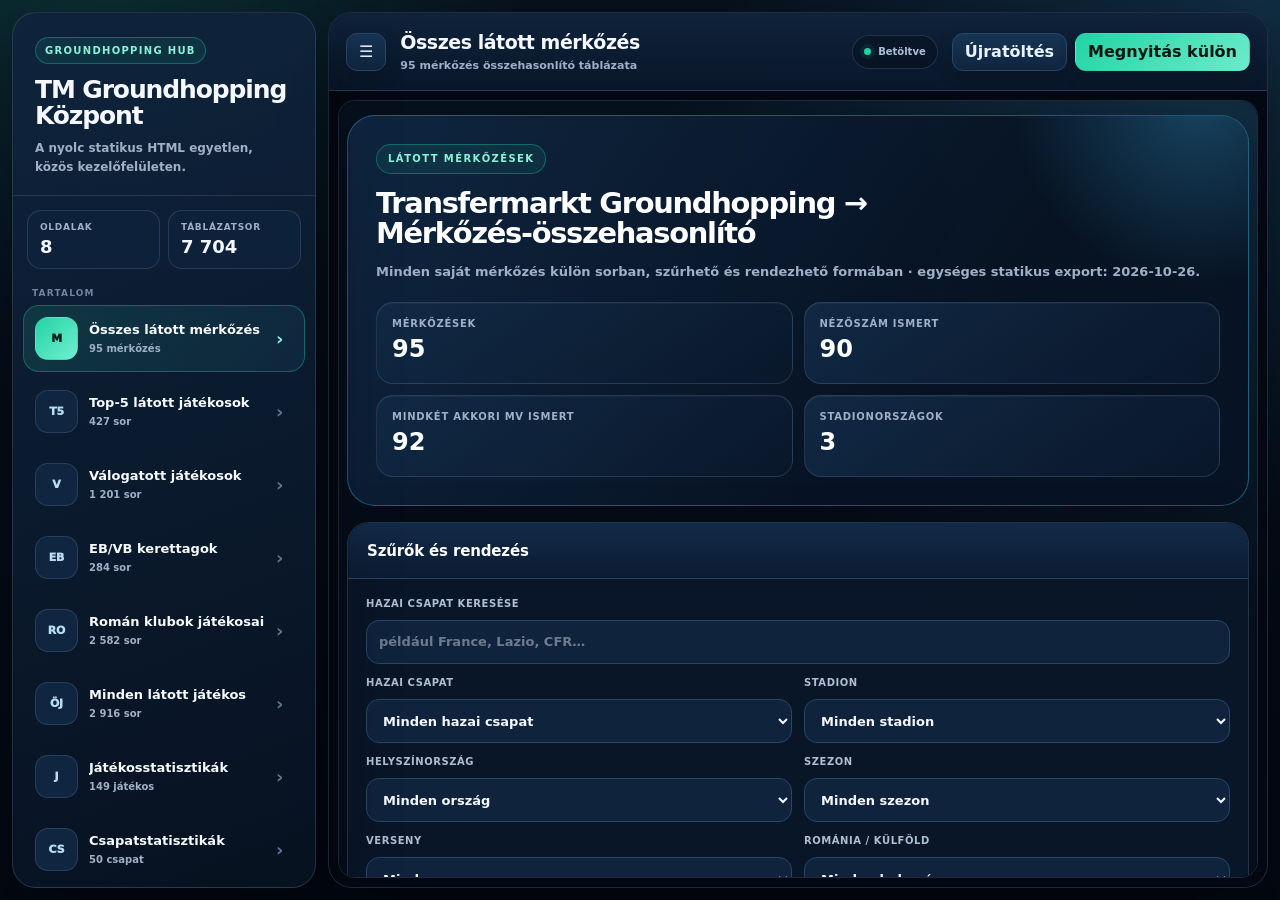
==== index.html @ 4664a80c "feat: update player and match statistics in HTML overview" ====
<!doctype html>
<html lang="hu">
<head>
  <meta charset="utf-8">
  <meta name="viewport" content="width=device-width,initial-scale=1,viewport-fit=cover">
  <meta name="color-scheme" content="dark">
  <title>TM Groundhopping Központ</title>
  <style>
    :root{
      --bg:#030812;
      --panel:#0a172a;
      --panel-2:#10233d;
      --line:rgba(148,177,214,.18);
      --line-strong:rgba(67,197,255,.38);
      --text:#f5f8ff;
      --muted:#9fb0c7;
      --accent:#23d3a5;
      --accent-2:#43c5ff;
      --shadow:0 24px 80px rgba(0,0,0,.42);
      --sidebar:304px;
    }
    *{box-sizing:border-box}
    html,body{height:100%;margin:0}
    body{
      overflow:hidden;
      color:var(--text);
      background:
        radial-gradient(circle at 8% -10%,rgba(35,211,165,.18),transparent 28rem),
        radial-gradient(circle at 98% 0,rgba(67,197,255,.16),transparent 34rem),
        linear-gradient(180deg,#07111f,var(--bg));
      font-family:Inter,ui-sans-serif,system-ui,-apple-system,"Segoe UI",sans-serif;
      font-weight:620;
    }
    button,a{font:inherit}
    button{color:inherit}
    .app{
      display:grid;
      grid-template-columns:var(--sidebar) minmax(0,1fr);
      height:100%;
      padding:12px;
      gap:12px;
    }
    .sidebar{
      position:relative;
      z-index:20;
      display:flex;
      min-height:0;
      flex-direction:column;
      overflow:hidden;
      border:1px solid var(--line);
      border-radius:24px;
      background:linear-gradient(160deg,rgba(15,36,61,.97),rgba(7,18,33,.97));
      box-shadow:var(--shadow);
    }
    .brand{
      padding:24px 22px 19px;
      border-bottom:1px solid var(--line);
    }
    .eyebrow{
      display:inline-flex;
      align-items:center;
      min-height:27px;
      padding:0 9px;
      margin-bottom:13px;
      border:1px solid rgba(35,211,165,.34);
      border-radius:999px;
      color:#8cf2d7;
      background:rgba(35,211,165,.09);
      font-size:10px;
      font-weight:900;
      letter-spacing:.13em;
      text-transform:uppercase;
    }
    .brand h1{margin:0;font-size:25px;line-height:1.02;letter-spacing:-.045em}
    .brand p{margin:11px 0 0;color:var(--muted);font-size:12px;line-height:1.55}
    .summary{
      display:grid;
      grid-template-columns:1fr 1fr;
      gap:8px;
      padding:14px 14px 6px;
    }
    .summary-card{
      padding:11px 12px;
      border:1px solid var(--line);
      border-radius:14px;
      background:rgba(16,35,61,.72);
    }
    .summary-card span{display:block;color:var(--muted);font-size:9px;font-weight:850;letter-spacing:.08em;text-transform:uppercase}
    .summary-card strong{display:block;margin-top:4px;font-size:18px;font-variant-numeric:tabular-nums}
    .nav-label{padding:13px 19px 7px;color:#71859f;font-size:9px;font-weight:900;letter-spacing:.13em;text-transform:uppercase}
    .page-nav{
      display:grid;
      gap:6px;
      min-height:0;
      padding:0 10px 14px;
      overflow:auto;
      scrollbar-width:thin;
      scrollbar-color:rgba(67,197,255,.45) transparent;
    }
    .nav-item{
      display:grid;
      grid-template-columns:43px minmax(0,1fr) 17px;
      align-items:center;
      gap:11px;
      width:100%;
      min-height:67px;
      padding:9px 11px;
      border:1px solid transparent;
      border-radius:16px;
      text-align:left;
      cursor:pointer;
      background:transparent;
      transition:transform .16s ease,border-color .16s ease,background .16s ease;
    }
    .nav-item:hover{transform:translateX(2px);border-color:var(--line);background:rgba(67,197,255,.055)}
    .nav-item.active{border-color:rgba(35,211,165,.34);background:linear-gradient(120deg,rgba(35,211,165,.14),rgba(67,197,255,.07))}
    .nav-icon{
      display:grid;
      width:43px;
      height:43px;
      place-items:center;
      border:1px solid var(--line);
      border-radius:13px;
      color:#b9ddf0;
      background:#102640;
      font-size:11px;
      font-weight:950;
      letter-spacing:-.02em;
    }
    .nav-item.active .nav-icon{color:#061b15;border-color:transparent;background:linear-gradient(135deg,var(--accent),#70efd0)}
    .nav-copy{min-width:0}
    .nav-copy strong{display:block;overflow:hidden;color:#f7fbff;font-size:13px;line-height:1.25;text-overflow:ellipsis;white-space:nowrap}
    .nav-copy span{display:block;margin-top:4px;color:var(--muted);font-size:10px;line-height:1.3}
    .nav-arrow{color:#5d7693;font-size:18px}
    .nav-item.active .nav-arrow{color:#8cf2d7}
    .sidebar-note{
      margin-top:auto;
      padding:14px 18px 17px;
      border-top:1px solid var(--line);
      color:#7f93ac;
      font-size:10px;
      line-height:1.5;
    }
    .workspace{
      display:grid;
      grid-template-rows:auto minmax(0,1fr);
      min-width:0;
      min-height:0;
      overflow:hidden;
      border:1px solid var(--line);
      border-radius:24px;
      background:rgba(6,15,28,.88);
      box-shadow:var(--shadow);
    }
    .toolbar{
      display:flex;
      align-items:center;
      gap:14px;
      min-height:78px;
      padding:13px 17px;
      border-bottom:1px solid var(--line);
      background:linear-gradient(180deg,rgba(16,35,61,.96),rgba(9,23,41,.94));
    }
    .menu-button{display:none}
    .page-heading{min-width:0;margin-right:auto}
    .page-heading h2{overflow:hidden;margin:0;font-size:19px;line-height:1.2;letter-spacing:-.025em;text-overflow:ellipsis;white-space:nowrap}
    .page-heading p{overflow:hidden;margin:5px 0 0;color:var(--muted);font-size:11px;text-overflow:ellipsis;white-space:nowrap}
    .status{
      display:inline-flex;
      align-items:center;
      gap:7px;
      min-height:34px;
      padding:0 11px;
      border:1px solid var(--line);
      border-radius:999px;
      color:#adc0d7;
      background:rgba(7,17,31,.6);
      font-size:10px;
      font-weight:850;
      white-space:nowrap;
    }
    .status-dot{width:7px;height:7px;border-radius:50%;background:#f6c75b;box-shadow:0 0 0 4px rgba(246,199,91,.09)}
    .status.ready .status-dot{background:var(--accent);box-shadow:0 0 0 4px rgba(35,211,165,.09)}
    .actions{display:flex;gap:8px}
    .action,.menu-button{
      display:inline-flex;
      align-items:center;
      justify-content:center;
      min-height:38px;
      padding:0 12px;
      border:1px solid #294664;
      border-radius:11px;
      color:#e8f4ff;
      text-decoration:none;
      cursor:pointer;
      background:linear-gradient(180deg,#173454,#10253f);
      box-shadow:0 7px 18px rgba(0,0,0,.16);
    }
    .action:hover,.menu-button:hover{border-color:rgba(67,197,255,.65)}
    .action.primary{color:#041811;border-color:transparent;background:linear-gradient(135deg,var(--accent),#6cebc9)}
    .stage{position:relative;min-width:0;min-height:0;padding:9px;background:#030812}
    .frame-stack{position:relative;width:100%;height:100%;overflow:hidden;border:1px solid var(--line);border-radius:17px;background:#050b16}
    .page-frame{display:none;width:100%;height:100%;border:0;background:#050b16}
    .page-frame.active{display:block}
    .loader{
      position:absolute;
      z-index:5;
      inset:0;
      display:grid;
      place-items:center;
      pointer-events:none;
      background:rgba(3,8,18,.78);
      transition:opacity .2s ease,visibility .2s ease;
    }
    .loader.hidden{opacity:0;visibility:hidden}
    .loader-box{text-align:center;color:var(--muted);font-size:11px;font-weight:800}
    .spinner{
      width:34px;
      height:34px;
      margin:0 auto 11px;
      border:3px solid rgba(67,197,255,.16);
      border-top-color:var(--accent);
      border-radius:50%;
      animation:spin .8s linear infinite;
    }
    .overlay{display:none}
    @keyframes spin{to{transform:rotate(360deg)}}
    @media (max-width:900px){
      .app{grid-template-columns:1fr;padding:7px}
      .sidebar{
        position:fixed;
        inset:7px auto 7px 7px;
        width:min(315px,calc(100vw - 30px));
        transform:translateX(calc(-100% - 18px));
        transition:transform .22s ease;
      }
      body.menu-open .sidebar{transform:translateX(0)}
      .overlay{position:fixed;z-index:15;inset:0;display:block;pointer-events:none;background:rgba(0,0,0,0);transition:background .22s ease}
      body.menu-open .overlay{pointer-events:auto;background:rgba(0,0,0,.58)}
      .menu-button{display:inline-flex;width:40px;padding:0;font-size:18px}
      .workspace{border-radius:20px}
      .toolbar{min-height:70px;padding:10px}
      .status{display:none}
      .action{min-height:37px;padding:0 10px;font-size:11px}
      .action.secondary{display:none}
      .stage{padding:6px}
      .frame-stack{border-radius:14px}
    }
    @supports (height:100dvh){
      .app{height:100dvh}
    }
    @media (max-width:560px){
      .app{padding:4px}
      .workspace{border-radius:16px}
      .toolbar{min-height:64px;gap:8px;padding:8px}
      .page-heading h2{font-size:15px}
      .page-heading p{display:none}
      .action{min-height:40px;padding:0 10px}
      .open-long{display:none}
      .open-short{display:inline}
      .stage{padding:4px}
      .frame-stack{border-radius:12px}
    }
    @media (min-width:561px){
      .open-short{display:none}
    }
    @media (max-width:360px){
      .page-heading h2{font-size:13px}
      .action{padding:0 8px;font-size:10px}
    }
    @media (max-height:670px){
      .brand{padding:16px 18px 13px}
      .brand p{display:none}
      .summary{padding-top:9px}
      .nav-item{min-height:58px}
      .sidebar-note{display:none}
    }

    /* Mobile shell polish */
    @media (max-width:900px){
      body{background:#030812}
      .app{
        gap:0;
        padding:
          max(5px,env(safe-area-inset-top))
          max(5px,env(safe-area-inset-right))
          max(5px,env(safe-area-inset-bottom))
          max(5px,env(safe-area-inset-left));
      }
      .workspace{
        border-color:rgba(148,177,214,.14);
        background:#050d19;
        box-shadow:0 16px 44px rgba(0,0,0,.32);
      }
      .toolbar{
        position:relative;
        z-index:10;
        gap:10px;
        min-height:66px;
        padding:9px 10px;
        background:linear-gradient(180deg,rgba(16,36,62,.99),rgba(8,22,40,.98));
        box-shadow:0 8px 28px rgba(0,0,0,.22);
      }
      .menu-button{
        flex:0 0 44px;
        width:44px;
        min-height:44px;
        border-radius:14px;
        font-size:19px;
      }
      .page-heading h2{font-size:16px;letter-spacing:-.015em}
      .action.primary{
        min-height:42px;
        border-radius:13px;
        box-shadow:0 8px 20px rgba(0,0,0,.2);
      }
      .stage{padding:2px;background:#030812}
      .frame-stack{border-color:rgba(148,177,214,.12);border-radius:12px}
      .sidebar{
        inset:
          max(7px,env(safe-area-inset-top))
          auto
          max(7px,env(safe-area-inset-bottom))
          max(7px,env(safe-area-inset-left));
        width:min(326px,calc(100vw - 28px));
        border-radius:22px;
        box-shadow:0 26px 80px rgba(0,0,0,.58);
      }
      .overlay{
        backdrop-filter:none;
        -webkit-backdrop-filter:none;
      }
      body.menu-open .overlay{
        backdrop-filter:blur(2px);
        -webkit-backdrop-filter:blur(2px);
      }
      .nav-item{min-height:64px;border-radius:15px}
      .nav-copy strong{font-size:13px;white-space:normal}
    }

    @media (max-width:560px){
      .app{padding:0}
      .workspace{border:0;border-radius:0;box-shadow:none}
      .toolbar{
        min-height:62px;
        padding:
          max(7px,env(safe-area-inset-top))
          max(9px,env(safe-area-inset-right))
          7px
          max(9px,env(safe-area-inset-left));
      }
      .menu-button{flex-basis:42px;width:42px;min-height:42px}
      .page-heading h2{font-size:15px}
      .action.primary{min-height:40px;padding:0 11px}
      .stage{padding:0}
      .frame-stack{border:0;border-radius:0}
    }
  </style>
</head>
<body>
  <div class="app">
    <aside class="sidebar" id="sidebar" aria-label="Oldalválasztó">
      <div class="brand">
        <div class="eyebrow">Groundhopping hub</div>
        <h1>TM Groundhopping Központ</h1>
        <p>A nyolc statikus HTML egyetlen, közös kezelőfelületen.</p>
      </div>
      <div class="summary">
        <div class="summary-card"><span>Oldalak</span><strong>8</strong></div>
        <div class="summary-card"><span>Táblázatsor</span><strong>7 704</strong></div>
      </div>
      <div class="nav-label">Tartalom</div>
      <nav class="page-nav" id="pageNav"></nav>
    </aside>

    <div class="overlay" id="overlay" aria-hidden="true"></div>

    <main class="workspace">
      <header class="toolbar">
        <button class="menu-button" id="menuButton" type="button" aria-label="Oldalválasztó megnyitása">☰</button>
        <div class="page-heading">
          <h2 id="activeTitle">Összes látott mérkőzés</h2>
          <p id="activeDescription">91 mérkőzés összehasonlító táblázata</p>
        </div>
        <div class="status" id="loadStatus"><span class="status-dot"></span><span id="statusText">Betöltés…</span></div>
        <div class="actions">
          <button class="action secondary" id="reloadButton" type="button">Újratöltés</button>
          <a class="action primary" id="openOriginal" href="All Seen Matches.html" target="_blank" rel="noopener"><span class="open-long">Megnyitás külön</span><span class="open-short">Külön</span></a>
        </div>
      </header>
      <section class="stage">
        <div class="frame-stack" id="frameStack">
          <div class="loader" id="loader"><div class="loader-box"><div class="spinner"></div><span>Oldal betöltése…</span></div></div>
        </div>
      </section>
    </main>
  </div>

  <script>
    (() => {
      const pages = [
        { id:'matches', icon:'M', title:'Összes látott mérkőzés', description:'95 mérkőzés összehasonlító táblázata', meta:'95 mérkőzés', file:'All Seen Matches.html' },
        { id:'top5', icon:'T5', title:'Top-5 látott játékosok', description:'Top-5 ligákban szereplő látott játékosok', meta:'427 sor', file:'TOP 5 players Seen Live.html' },
        { id:'capped', icon:'V', title:'Válogatott játékosok', description:'Élőben látott, válogatott játékosok', meta:'1 201 sor', file:'Capped Players Seen Live.html' },
        { id:'tournaments', icon:'EB', title:'EB/VB kerettagok', description:'Látott Európa- és világbajnoki kerettagok', meta:'284 sor', file:'Euro-WC Players Seen Live.html' },
        { id:'romanian', icon:'RO', title:'Román klubok játékosai', description:'Román klubokban és válogatottként látott játékosok', meta:'2 582 sor', file:'Romanian Club-National Players Seen Live.html' },
        { id:'allplayers', icon:'ÖJ', title:'Minden látott játékos', description:'Az összes csapat pályára lépett játékosai', meta:'2 916 sor', file:'All Players Seen Live.html' },
        { id:'playerstats', icon:'J', title:'Játékosstatisztikák', description:'Gólok, gólpasszok, lapok és látott pályára lépések', meta:'149 játékos', file:'Player Statistics.html' },
        { id:'teamstats', icon:'CS', title:'Csapatstatisztikák', description:'Lőtt és kapott gólok, lapok és büntetők', meta:'50 csapat', file:'Team Statistics.html' }
      ];

      const pageNav = document.getElementById('pageNav');
      const frameStack = document.getElementById('frameStack');
      const loader = document.getElementById('loader');
      const loadStatus = document.getElementById('loadStatus');
      const statusText = document.getElementById('statusText');
      const activeTitle = document.getElementById('activeTitle');
      const activeDescription = document.getElementById('activeDescription');
      const openOriginal = document.getElementById('openOriginal');
      const reloadButton = document.getElementById('reloadButton');
      const menuButton = document.getElementById('menuButton');
      const overlay = document.getElementById('overlay');
      const frames = new Map();
      const heavyPageIds = new Set(['capped', 'romanian', 'allplayers', 'playerstats', 'teamstats']);
      let activeId = '';

      const safeStore = (value) => {
        try { localStorage.setItem('tmgh-hub-active-page', value); } catch (_) {}
      };

      const storedPage = () => {
        try { return localStorage.getItem('tmgh-hub-active-page'); } catch (_) { return null; }
      };

      const closeMenu = () => document.body.classList.remove('menu-open');

      const setLoading = (loading) => {
        loader.classList.toggle('hidden', !loading);
        loadStatus.classList.toggle('ready', !loading);
        statusText.textContent = loading ? 'Betöltés…' : 'Betöltve';
      };

      const ensureFrame = (page) => {
        if (frames.has(page.id)) return frames.get(page.id);
        const frame = document.createElement('iframe');
        frame.className = 'page-frame';
        frame.title = page.title;
        frame.loading = 'eager';
        frame.src = page.file;
        frame.addEventListener('load', () => {
          frame.dataset.loaded = 'true';
          if (activeId === page.id) setLoading(false);
        });
        frameStack.appendChild(frame);
        frames.set(page.id, frame);
        return frame;
      };

      const selectPage = (id, updateHash = true) => {
        const page = pages.find((item) => item.id === id) || pages[0];
        activeId = page.id;
        setLoading(true);
        // A több ezer soros rejtett iframe-eket nem tartjuk feleslegesen memóriában.
        for (const [frameId, frame] of frames) {
          if (frameId === page.id || !heavyPageIds.has(frameId)) continue;
          frame.remove();
          frames.delete(frameId);
        }
        document.querySelectorAll('.nav-item').forEach((button) => {
          const active = button.dataset.page === page.id;
          button.classList.toggle('active', active);
          button.setAttribute('aria-current', active ? 'page' : 'false');
        });
        frames.forEach((frame, frameId) => frame.classList.toggle('active', frameId === page.id));
        const frame = ensureFrame(page);
        frame.classList.add('active');
        activeTitle.textContent = page.title;
        activeDescription.textContent = page.description;
        openOriginal.href = page.file;
        document.title = page.title + ' · TM Groundhopping Központ';
        safeStore(page.id);
        if (updateHash && location.hash !== '#' + page.id) history.replaceState(null, '', '#' + page.id);
        closeMenu();
        if (frame.dataset.loaded === 'true') setLoading(false);
      };

      pages.forEach((page, index) => {
        const button = document.createElement('button');
        button.type = 'button';
        button.className = 'nav-item';
        button.dataset.page = page.id;
        button.innerHTML =
          '<span class="nav-icon">' + page.icon + '</span>' +
          '<span class="nav-copy"><strong>' + page.title + '</strong><span>' + page.meta + '</span></span>' +
          '<span class="nav-arrow">›</span>';
        button.addEventListener('click', () => selectPage(page.id));
        button.title = 'Alt+' + (index + 1) + ' · ' + page.title;
        pageNav.appendChild(button);
      });

      reloadButton.addEventListener('click', () => {
        const page = pages.find((item) => item.id === activeId);
        const frame = frames.get(activeId);
        if (!page || !frame) return;
        setLoading(true);
        frame.src = page.file;
      });

      menuButton.addEventListener('click', () => document.body.classList.toggle('menu-open'));
      overlay.addEventListener('click', closeMenu);

      window.addEventListener('hashchange', () => {
        const id = location.hash.slice(1);
        if (pages.some((page) => page.id === id)) selectPage(id, false);
      });

      window.addEventListener('keydown', (event) => {
        if (event.key === 'Escape') closeMenu();
        if (!event.altKey) return;
        const index = Number(event.key) - 1;
        if (pages[index]) {
          event.preventDefault();
          selectPage(pages[index].id);
        }
      });

      const hashPage = location.hash.slice(1);
      const initialPage = pages.some((page) => page.id === hashPage) ? hashPage : storedPage();
      selectPage(initialPage || pages[0].id, false);
    })();
  </script>
</body>
</html>
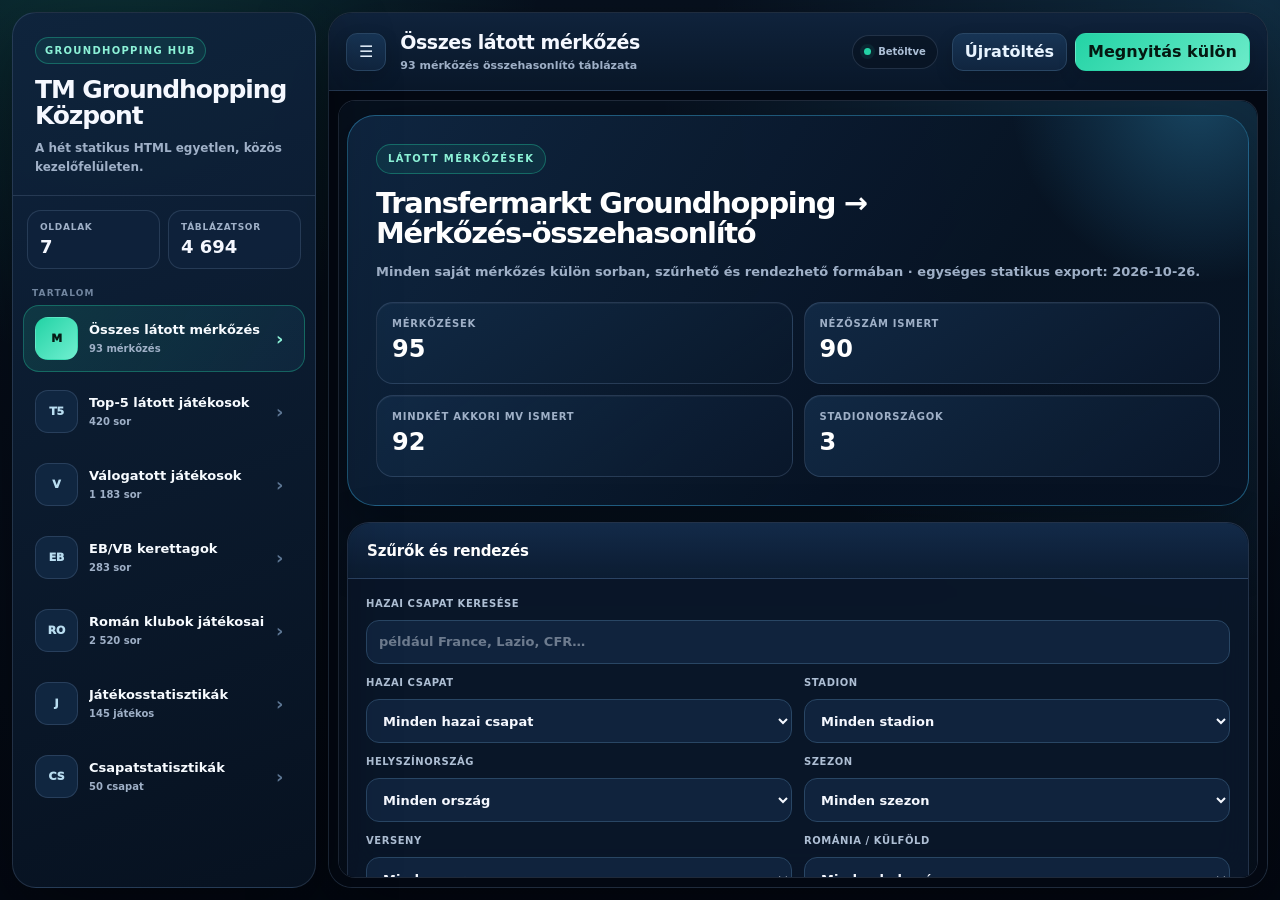
==== commit 07b7c8b2: "fix: update HTML content and market value display logic - Corrected the number of static HTML pages " ====
--- a/index.html
+++ b/index.html
@@ -363,11 +363,11 @@
       <div class="brand">
         <div class="eyebrow">Groundhopping hub</div>
         <h1>TM Groundhopping Központ</h1>
-        <p>A nyolc statikus HTML egyetlen, közös kezelőfelületen.</p>
+        <p>A hét statikus HTML egyetlen, közös kezelőfelületen.</p>
       </div>
       <div class="summary">
-        <div class="summary-card"><span>Oldalak</span><strong>8</strong></div>
-        <div class="summary-card"><span>Táblázatsor</span><strong>7 704</strong></div>
+        <div class="summary-card"><span>Oldalak</span><strong>7</strong></div>
+        <div class="summary-card"><span>Táblázatsor</span><strong>4 694</strong></div>
       </div>
       <div class="nav-label">Tartalom</div>
       <nav class="page-nav" id="pageNav"></nav>
@@ -399,13 +399,12 @@
   <script>
     (() => {
       const pages = [
-        { id:'matches', icon:'M', title:'Összes látott mérkőzés', description:'95 mérkőzés összehasonlító táblázata', meta:'95 mérkőzés', file:'All Seen Matches.html' },
-        { id:'top5', icon:'T5', title:'Top-5 látott játékosok', description:'Top-5 ligákban szereplő látott játékosok', meta:'427 sor', file:'TOP 5 players Seen Live.html' },
-        { id:'capped', icon:'V', title:'Válogatott játékosok', description:'Élőben látott, válogatott játékosok', meta:'1 201 sor', file:'Capped Players Seen Live.html' },
-        { id:'tournaments', icon:'EB', title:'EB/VB kerettagok', description:'Látott Európa- és világbajnoki kerettagok', meta:'284 sor', file:'Euro-WC Players Seen Live.html' },
-        { id:'romanian', icon:'RO', title:'Román klubok játékosai', description:'Román klubokban és válogatottként látott játékosok', meta:'2 582 sor', file:'Romanian Club-National Players Seen Live.html' },
-        { id:'allplayers', icon:'ÖJ', title:'Minden látott játékos', description:'Az összes csapat pályára lépett játékosai', meta:'2 916 sor', file:'All Players Seen Live.html' },
-        { id:'playerstats', icon:'J', title:'Játékosstatisztikák', description:'Gólok, gólpasszok, lapok és látott pályára lépések', meta:'149 játékos', file:'Player Statistics.html' },
+        { id:'matches', icon:'M', title:'Összes látott mérkőzés', description:'93 mérkőzés összehasonlító táblázata', meta:'93 mérkőzés', file:'All Seen Matches.html' },
+        { id:'top5', icon:'T5', title:'Top-5 látott játékosok', description:'Top-5 ligákban szereplő látott játékosok', meta:'420 sor', file:'TOP 5 players Seen Live.html' },
+        { id:'capped', icon:'V', title:'Válogatott játékosok', description:'Élőben látott, válogatott játékosok', meta:'1 183 sor', file:'Capped Players Seen Live.html' },
+        { id:'tournaments', icon:'EB', title:'EB/VB kerettagok', description:'Látott Európa- és világbajnoki kerettagok', meta:'283 sor', file:'Euro-WC Players Seen Live.html' },
+        { id:'romanian', icon:'RO', title:'Román klubok játékosai', description:'Román klubokban és válogatottként látott játékosok', meta:'2 520 sor', file:'Romanian Club-National Players Seen Live.html' },
+        { id:'playerstats', icon:'J', title:'Játékosstatisztikák', description:'Gólok, gólpasszok, lapok és látott pályára lépések', meta:'145 játékos', file:'Player Statistics.html' },
         { id:'teamstats', icon:'CS', title:'Csapatstatisztikák', description:'Lőtt és kapott gólok, lapok és büntetők', meta:'50 csapat', file:'Team Statistics.html' }
       ];
 
@@ -421,7 +420,7 @@
       const menuButton = document.getElementById('menuButton');
       const overlay = document.getElementById('overlay');
       const frames = new Map();
-      const heavyPageIds = new Set(['capped', 'romanian', 'allplayers', 'playerstats', 'teamstats']);
+      const heavyPageIds = new Set(['capped', 'romanian', 'playerstats', 'teamstats']);
       let activeId = '';
 
       const safeStore = (value) => {
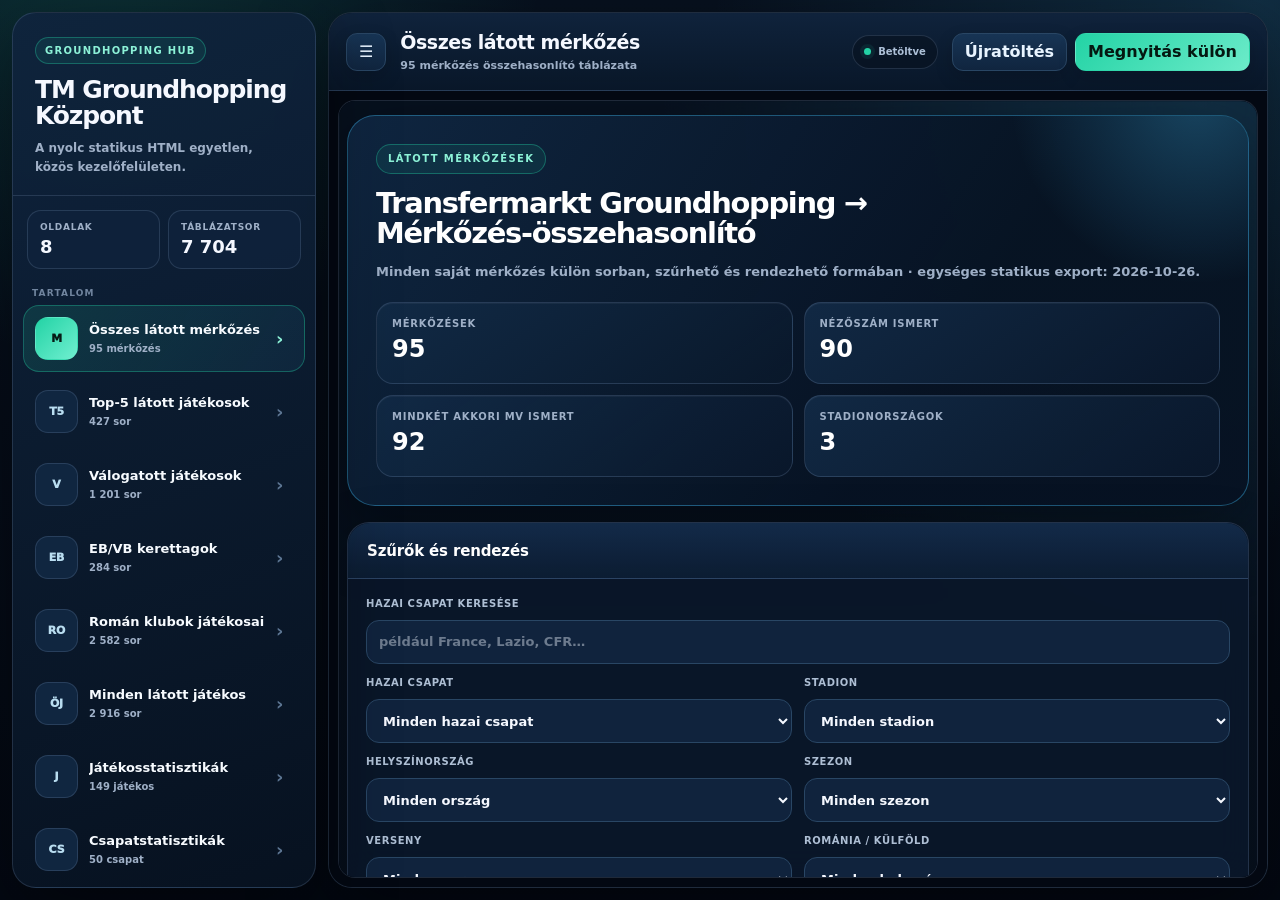
==== commit 67e969fc: "feat: add navigation check and update statistics in hub and related files" ====
--- a/index.html
+++ b/index.html
@@ -363,11 +363,11 @@
       <div class="brand">
         <div class="eyebrow">Groundhopping hub</div>
         <h1>TM Groundhopping Központ</h1>
-        <p>A hét statikus HTML egyetlen, közös kezelőfelületen.</p>
+        <p>A nyolc statikus HTML egyetlen, közös kezelőfelületen.</p>
       </div>
       <div class="summary">
-        <div class="summary-card"><span>Oldalak</span><strong>7</strong></div>
-        <div class="summary-card"><span>Táblázatsor</span><strong>4 694</strong></div>
+        <div class="summary-card"><span>Oldalak</span><strong>8</strong></div>
+        <div class="summary-card"><span>Táblázatsor</span><strong>7 704</strong></div>
       </div>
       <div class="nav-label">Tartalom</div>
       <nav class="page-nav" id="pageNav"></nav>
@@ -399,12 +399,13 @@
   <script>
     (() => {
       const pages = [
-        { id:'matches', icon:'M', title:'Összes látott mérkőzés', description:'93 mérkőzés összehasonlító táblázata', meta:'93 mérkőzés', file:'All Seen Matches.html' },
-        { id:'top5', icon:'T5', title:'Top-5 látott játékosok', description:'Top-5 ligákban szereplő látott játékosok', meta:'420 sor', file:'TOP 5 players Seen Live.html' },
-        { id:'capped', icon:'V', title:'Válogatott játékosok', description:'Élőben látott, válogatott játékosok', meta:'1 183 sor', file:'Capped Players Seen Live.html' },
-        { id:'tournaments', icon:'EB', title:'EB/VB kerettagok', description:'Látott Európa- és világbajnoki kerettagok', meta:'283 sor', file:'Euro-WC Players Seen Live.html' },
-        { id:'romanian', icon:'RO', title:'Román klubok játékosai', description:'Román klubokban és válogatottként látott játékosok', meta:'2 520 sor', file:'Romanian Club-National Players Seen Live.html' },
-        { id:'playerstats', icon:'J', title:'Játékosstatisztikák', description:'Gólok, gólpasszok, lapok és látott pályára lépések', meta:'145 játékos', file:'Player Statistics.html' },
+        { id:'matches', icon:'M', title:'Összes látott mérkőzés', description:'95 mérkőzés összehasonlító táblázata', meta:'95 mérkőzés', file:'All Seen Matches.html' },
+        { id:'top5', icon:'T5', title:'Top-5 látott játékosok', description:'Top-5 ligákban szereplő látott játékosok', meta:'427 sor', file:'TOP 5 players Seen Live.html' },
+        { id:'capped', icon:'V', title:'Válogatott játékosok', description:'Élőben látott, válogatott játékosok', meta:'1 201 sor', file:'Capped Players Seen Live.html' },
+        { id:'tournaments', icon:'EB', title:'EB/VB kerettagok', description:'Látott Európa- és világbajnoki kerettagok', meta:'284 sor', file:'Euro-WC Players Seen Live.html' },
+        { id:'romanian', icon:'RO', title:'Román klubok játékosai', description:'Román klubokban és válogatottként látott játékosok', meta:'2 582 sor', file:'Romanian Club-National Players Seen Live.html' },
+        { id:'allplayers', icon:'ÖJ', title:'Minden látott játékos', description:'Az összes csapat pályára lépett játékosai', meta:'2 916 sor', file:'All Players Seen Live.html' },
+        { id:'playerstats', icon:'J', title:'Játékosstatisztikák', description:'Gólok, gólpasszok, lapok és látott pályára lépések', meta:'149 játékos', file:'Player Statistics.html' },
         { id:'teamstats', icon:'CS', title:'Csapatstatisztikák', description:'Lőtt és kapott gólok, lapok és büntetők', meta:'50 csapat', file:'Team Statistics.html' }
       ];
 
@@ -420,7 +421,7 @@
       const menuButton = document.getElementById('menuButton');
       const overlay = document.getElementById('overlay');
       const frames = new Map();
-      const heavyPageIds = new Set(['capped', 'romanian', 'playerstats', 'teamstats']);
+      const heavyPageIds = new Set(['capped', 'romanian', 'allplayers', 'playerstats', 'teamstats']);
       let activeId = '';
 
       const safeStore = (value) => {
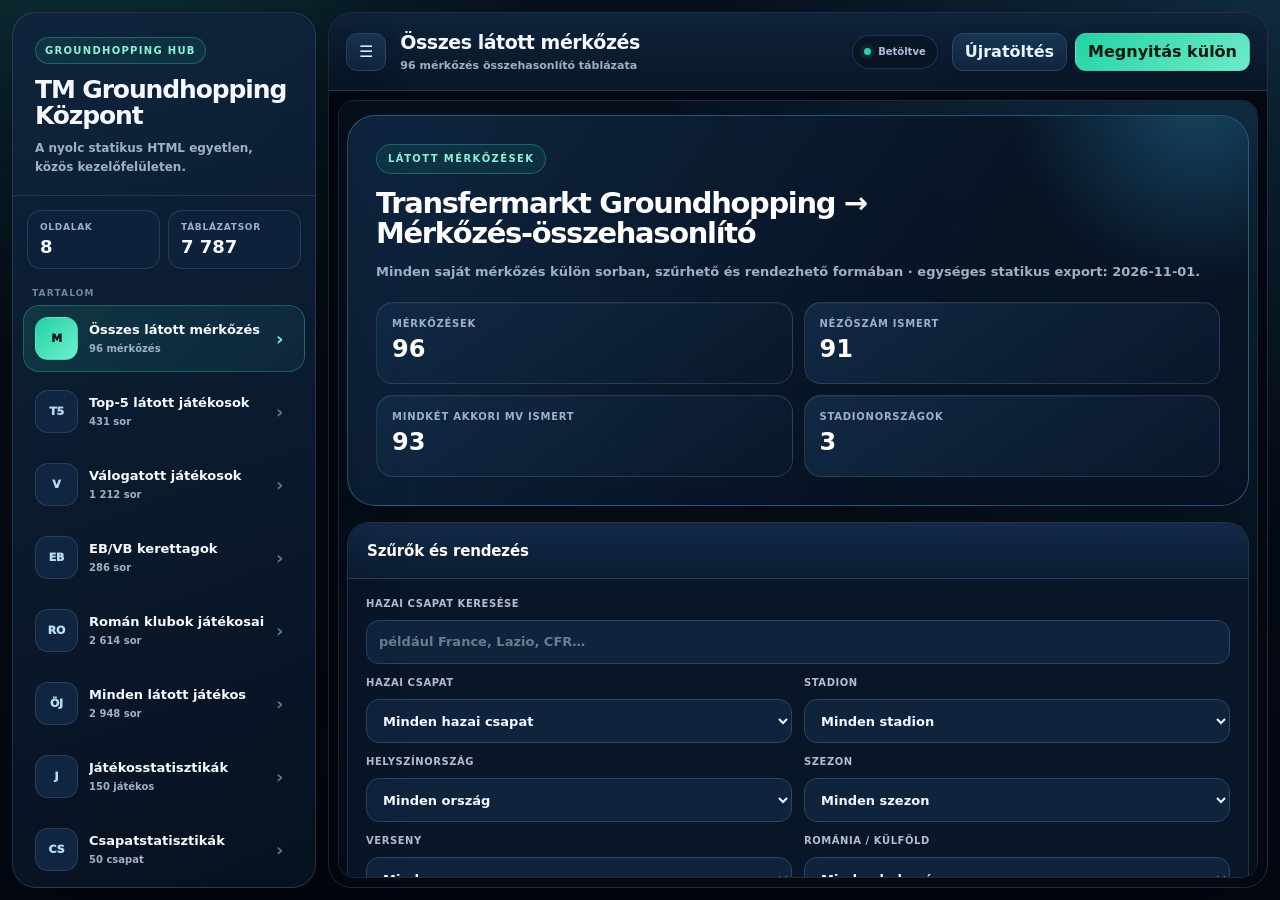
==== commit c968b9c1: "Add attendance data and match details for Romanian football matches - Introduced new JSON file for a" ====
--- a/index.html
+++ b/index.html
@@ -367,7 +367,7 @@
       </div>
       <div class="summary">
         <div class="summary-card"><span>Oldalak</span><strong>8</strong></div>
-        <div class="summary-card"><span>Táblázatsor</span><strong>7 704</strong></div>
+        <div class="summary-card"><span>Táblázatsor</span><strong>7 787</strong></div>
       </div>
       <div class="nav-label">Tartalom</div>
       <nav class="page-nav" id="pageNav"></nav>
@@ -399,13 +399,13 @@
   <script>
     (() => {
       const pages = [
-        { id:'matches', icon:'M', title:'Összes látott mérkőzés', description:'95 mérkőzés összehasonlító táblázata', meta:'95 mérkőzés', file:'All Seen Matches.html' },
-        { id:'top5', icon:'T5', title:'Top-5 látott játékosok', description:'Top-5 ligákban szereplő látott játékosok', meta:'427 sor', file:'TOP 5 players Seen Live.html' },
-        { id:'capped', icon:'V', title:'Válogatott játékosok', description:'Élőben látott, válogatott játékosok', meta:'1 201 sor', file:'Capped Players Seen Live.html' },
-        { id:'tournaments', icon:'EB', title:'EB/VB kerettagok', description:'Látott Európa- és világbajnoki kerettagok', meta:'284 sor', file:'Euro-WC Players Seen Live.html' },
-        { id:'romanian', icon:'RO', title:'Román klubok játékosai', description:'Román klubokban és válogatottként látott játékosok', meta:'2 582 sor', file:'Romanian Club-National Players Seen Live.html' },
-        { id:'allplayers', icon:'ÖJ', title:'Minden látott játékos', description:'Az összes csapat pályára lépett játékosai', meta:'2 916 sor', file:'All Players Seen Live.html' },
-        { id:'playerstats', icon:'J', title:'Játékosstatisztikák', description:'Gólok, gólpasszok, lapok és látott pályára lépések', meta:'149 játékos', file:'Player Statistics.html' },
+        { id:'matches', icon:'M', title:'Összes látott mérkőzés', description:'96 mérkőzés összehasonlító táblázata', meta:'96 mérkőzés', file:'All Seen Matches.html' },
+        { id:'top5', icon:'T5', title:'Top-5 látott játékosok', description:'Top-5 ligákban szereplő látott játékosok', meta:'431 sor', file:'TOP 5 players Seen Live.html' },
+        { id:'capped', icon:'V', title:'Válogatott játékosok', description:'Élőben látott, válogatott játékosok', meta:'1 212 sor', file:'Capped Players Seen Live.html' },
+        { id:'tournaments', icon:'EB', title:'EB/VB kerettagok', description:'Látott Európa- és világbajnoki kerettagok', meta:'286 sor', file:'Euro-WC Players Seen Live.html' },
+        { id:'romanian', icon:'RO', title:'Román klubok játékosai', description:'Román klubokban és válogatottként látott játékosok', meta:'2 614 sor', file:'Romanian Club-National Players Seen Live.html' },
+        { id:'allplayers', icon:'ÖJ', title:'Minden látott játékos', description:'Az összes csapat pályára lépett játékosai', meta:'2 948 sor', file:'All Players Seen Live.html' },
+        { id:'playerstats', icon:'J', title:'Játékosstatisztikák', description:'Gólok, gólpasszok, lapok és látott pályára lépések', meta:'150 játékos', file:'Player Statistics.html' },
         { id:'teamstats', icon:'CS', title:'Csapatstatisztikák', description:'Lőtt és kapott gólok, lapok és büntetők', meta:'50 csapat', file:'Team Statistics.html' }
       ];
 
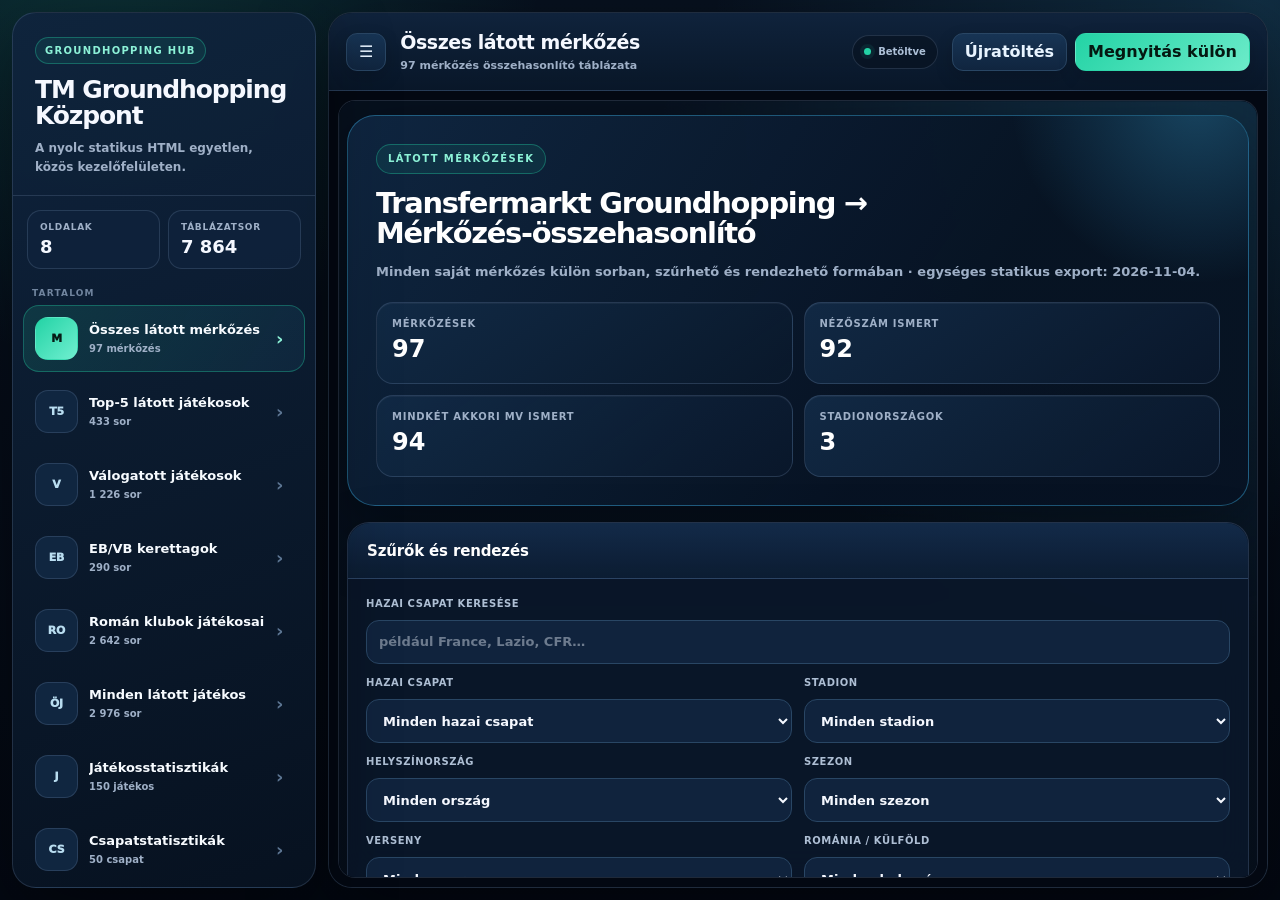
==== commit 31b25180: "Add match data for gameId 4914583 including line-ups and attendance details" ====
--- a/index.html
+++ b/index.html
@@ -367,7 +367,7 @@
       </div>
       <div class="summary">
         <div class="summary-card"><span>Oldalak</span><strong>8</strong></div>
-        <div class="summary-card"><span>Táblázatsor</span><strong>7 787</strong></div>
+        <div class="summary-card"><span>Táblázatsor</span><strong>7 864</strong></div>
       </div>
       <div class="nav-label">Tartalom</div>
       <nav class="page-nav" id="pageNav"></nav>
@@ -399,12 +399,12 @@
   <script>
     (() => {
       const pages = [
-        { id:'matches', icon:'M', title:'Összes látott mérkőzés', description:'96 mérkőzés összehasonlító táblázata', meta:'96 mérkőzés', file:'All Seen Matches.html' },
-        { id:'top5', icon:'T5', title:'Top-5 látott játékosok', description:'Top-5 ligákban szereplő látott játékosok', meta:'431 sor', file:'TOP 5 players Seen Live.html' },
-        { id:'capped', icon:'V', title:'Válogatott játékosok', description:'Élőben látott, válogatott játékosok', meta:'1 212 sor', file:'Capped Players Seen Live.html' },
-        { id:'tournaments', icon:'EB', title:'EB/VB kerettagok', description:'Látott Európa- és világbajnoki kerettagok', meta:'286 sor', file:'Euro-WC Players Seen Live.html' },
-        { id:'romanian', icon:'RO', title:'Román klubok játékosai', description:'Román klubokban és válogatottként látott játékosok', meta:'2 614 sor', file:'Romanian Club-National Players Seen Live.html' },
-        { id:'allplayers', icon:'ÖJ', title:'Minden látott játékos', description:'Az összes csapat pályára lépett játékosai', meta:'2 948 sor', file:'All Players Seen Live.html' },
+        { id:'matches', icon:'M', title:'Összes látott mérkőzés', description:'97 mérkőzés összehasonlító táblázata', meta:'97 mérkőzés', file:'All Seen Matches.html' },
+        { id:'top5', icon:'T5', title:'Top-5 látott játékosok', description:'Top-5 ligákban szereplő látott játékosok', meta:'433 sor', file:'TOP 5 players Seen Live.html' },
+        { id:'capped', icon:'V', title:'Válogatott játékosok', description:'Élőben látott, válogatott játékosok', meta:'1 226 sor', file:'Capped Players Seen Live.html' },
+        { id:'tournaments', icon:'EB', title:'EB/VB kerettagok', description:'Látott Európa- és világbajnoki kerettagok', meta:'290 sor', file:'Euro-WC Players Seen Live.html' },
+        { id:'romanian', icon:'RO', title:'Román klubok játékosai', description:'Román klubokban és válogatottként látott játékosok', meta:'2 642 sor', file:'Romanian Club-National Players Seen Live.html' },
+        { id:'allplayers', icon:'ÖJ', title:'Minden látott játékos', description:'Az összes csapat pályára lépett játékosai', meta:'2 976 sor', file:'All Players Seen Live.html' },
         { id:'playerstats', icon:'J', title:'Játékosstatisztikák', description:'Gólok, gólpasszok, lapok és látott pályára lépések', meta:'150 játékos', file:'Player Statistics.html' },
         { id:'teamstats', icon:'CS', title:'Csapatstatisztikák', description:'Lőtt és kapott gólok, lapok és büntetők', meta:'50 csapat', file:'Team Statistics.html' }
       ];
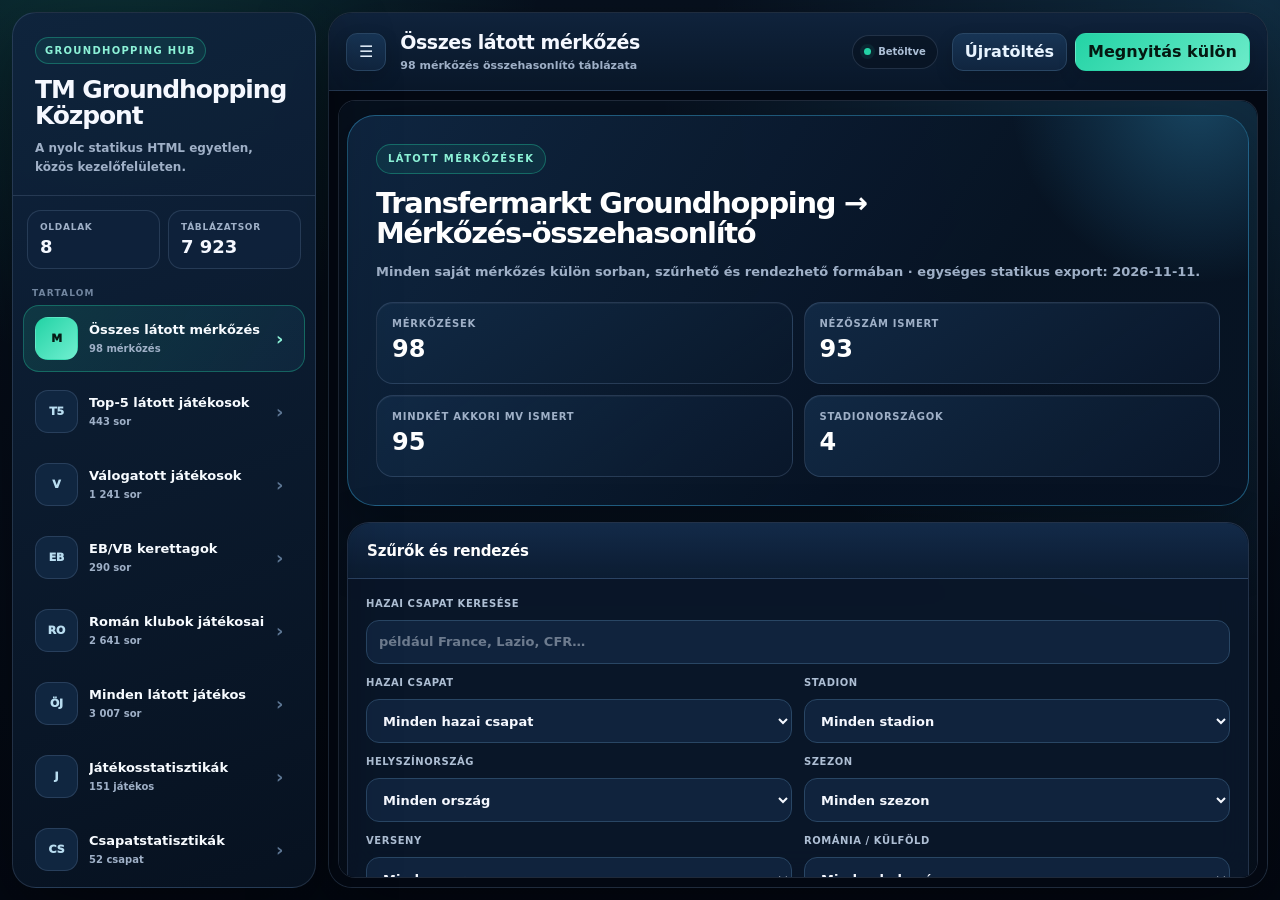
==== commit f86ed820: "Refactor code structure and remove redundant sections for improved readability and maintainability" ====
--- a/index.html
+++ b/index.html
@@ -367,7 +367,7 @@
       </div>
       <div class="summary">
         <div class="summary-card"><span>Oldalak</span><strong>8</strong></div>
-        <div class="summary-card"><span>Táblázatsor</span><strong>7 864</strong></div>
+        <div class="summary-card"><span>Táblázatsor</span><strong>7 923</strong></div>
       </div>
       <div class="nav-label">Tartalom</div>
       <nav class="page-nav" id="pageNav"></nav>
@@ -399,14 +399,14 @@
   <script>
     (() => {
       const pages = [
-        { id:'matches', icon:'M', title:'Összes látott mérkőzés', description:'97 mérkőzés összehasonlító táblázata', meta:'97 mérkőzés', file:'All Seen Matches.html' },
-        { id:'top5', icon:'T5', title:'Top-5 látott játékosok', description:'Top-5 ligákban szereplő látott játékosok', meta:'433 sor', file:'TOP 5 players Seen Live.html' },
-        { id:'capped', icon:'V', title:'Válogatott játékosok', description:'Élőben látott, válogatott játékosok', meta:'1 226 sor', file:'Capped Players Seen Live.html' },
+        { id:'matches', icon:'M', title:'Összes látott mérkőzés', description:'98 mérkőzés összehasonlító táblázata', meta:'98 mérkőzés', file:'All Seen Matches.html' },
+        { id:'top5', icon:'T5', title:'Top-5 látott játékosok', description:'Top-5 ligákban szereplő látott játékosok', meta:'443 sor', file:'TOP 5 players Seen Live.html' },
+        { id:'capped', icon:'V', title:'Válogatott játékosok', description:'Élőben látott, válogatott játékosok', meta:'1 241 sor', file:'Capped Players Seen Live.html' },
         { id:'tournaments', icon:'EB', title:'EB/VB kerettagok', description:'Látott Európa- és világbajnoki kerettagok', meta:'290 sor', file:'Euro-WC Players Seen Live.html' },
-        { id:'romanian', icon:'RO', title:'Román klubok játékosai', description:'Román klubokban és válogatottként látott játékosok', meta:'2 642 sor', file:'Romanian Club-National Players Seen Live.html' },
-        { id:'allplayers', icon:'ÖJ', title:'Minden látott játékos', description:'Az összes csapat pályára lépett játékosai', meta:'2 976 sor', file:'All Players Seen Live.html' },
-        { id:'playerstats', icon:'J', title:'Játékosstatisztikák', description:'Gólok, gólpasszok, lapok és látott pályára lépések', meta:'150 játékos', file:'Player Statistics.html' },
-        { id:'teamstats', icon:'CS', title:'Csapatstatisztikák', description:'Lőtt és kapott gólok, lapok és büntetők', meta:'50 csapat', file:'Team Statistics.html' }
+        { id:'romanian', icon:'RO', title:'Román klubok játékosai', description:'Román klubokban és válogatottként látott játékosok', meta:'2 641 sor', file:'Romanian Club-National Players Seen Live.html' },
+        { id:'allplayers', icon:'ÖJ', title:'Minden látott játékos', description:'Az összes csapat pályára lépett játékosai', meta:'3 007 sor', file:'All Players Seen Live.html' },
+        { id:'playerstats', icon:'J', title:'Játékosstatisztikák', description:'Gólok, gólpasszok, lapok és látott pályára lépések', meta:'151 játékos', file:'Player Statistics.html' },
+        { id:'teamstats', icon:'CS', title:'Csapatstatisztikák', description:'Lőtt és kapott gólok, lapok és büntetők', meta:'52 csapat', file:'Team Statistics.html' }
       ];
 
       const pageNav = document.getElementById('pageNav');
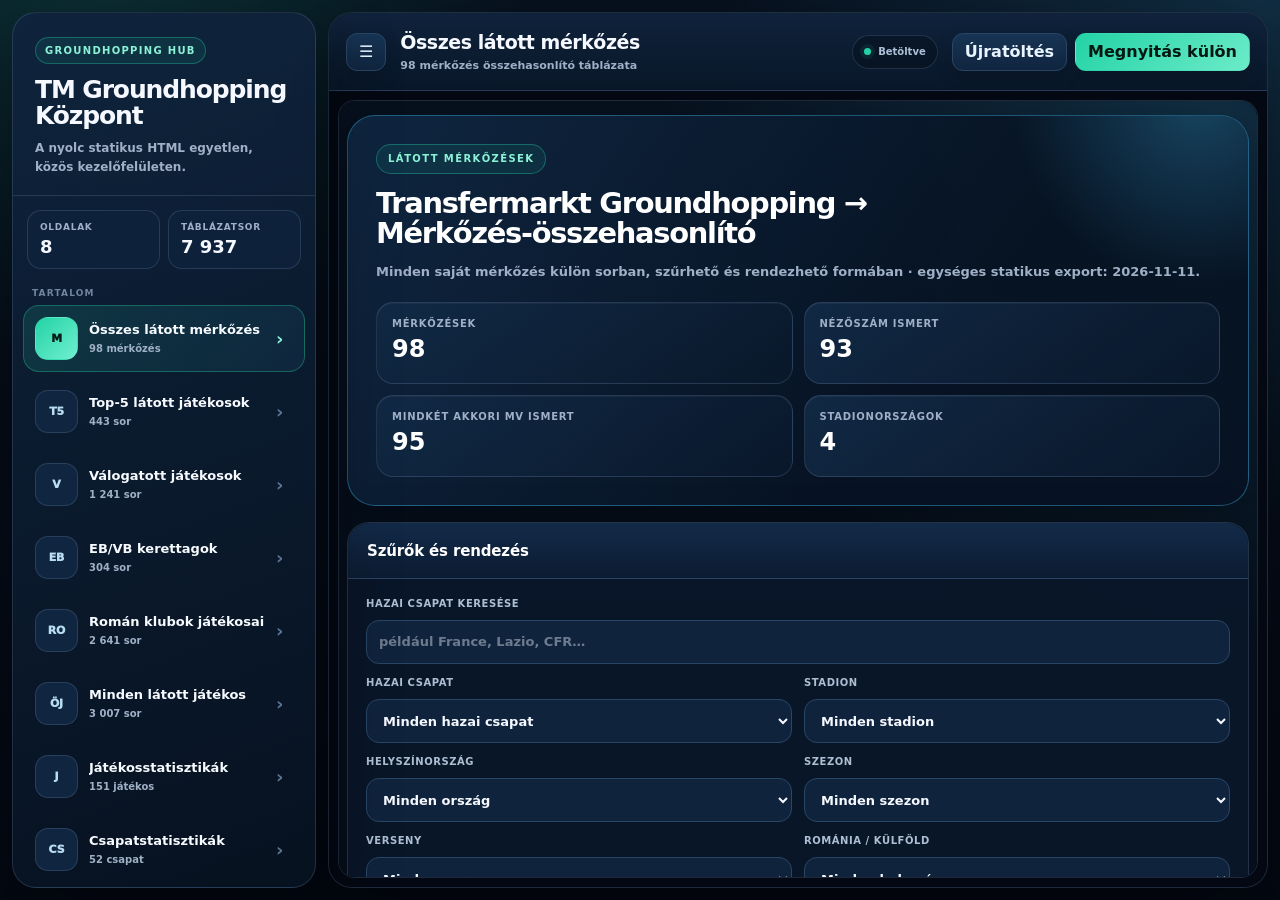
==== commit b5f17b1d: "Update tournament data and statistics - Adjusted the total number of rows in the summary section for" ====
--- a/index.html
+++ b/index.html
@@ -367,7 +367,7 @@
       </div>
       <div class="summary">
         <div class="summary-card"><span>Oldalak</span><strong>8</strong></div>
-        <div class="summary-card"><span>Táblázatsor</span><strong>7 923</strong></div>
+        <div class="summary-card"><span>Táblázatsor</span><strong>7 937</strong></div>
       </div>
       <div class="nav-label">Tartalom</div>
       <nav class="page-nav" id="pageNav"></nav>
@@ -402,7 +402,7 @@
         { id:'matches', icon:'M', title:'Összes látott mérkőzés', description:'98 mérkőzés összehasonlító táblázata', meta:'98 mérkőzés', file:'All Seen Matches.html' },
         { id:'top5', icon:'T5', title:'Top-5 látott játékosok', description:'Top-5 ligákban szereplő látott játékosok', meta:'443 sor', file:'TOP 5 players Seen Live.html' },
         { id:'capped', icon:'V', title:'Válogatott játékosok', description:'Élőben látott, válogatott játékosok', meta:'1 241 sor', file:'Capped Players Seen Live.html' },
-        { id:'tournaments', icon:'EB', title:'EB/VB kerettagok', description:'Látott Európa- és világbajnoki kerettagok', meta:'290 sor', file:'Euro-WC Players Seen Live.html' },
+        { id:'tournaments', icon:'EB', title:'EB/VB kerettagok', description:'Látott Európa- és világbajnoki kerettagok', meta:'304 sor', file:'Euro-WC Players Seen Live.html' },
         { id:'romanian', icon:'RO', title:'Román klubok játékosai', description:'Román klubokban és válogatottként látott játékosok', meta:'2 641 sor', file:'Romanian Club-National Players Seen Live.html' },
         { id:'allplayers', icon:'ÖJ', title:'Minden látott játékos', description:'Az összes csapat pályára lépett játékosai', meta:'3 007 sor', file:'All Players Seen Live.html' },
         { id:'playerstats', icon:'J', title:'Játékosstatisztikák', description:'Gólok, gólpasszok, lapok és látott pályára lépések', meta:'151 játékos', file:'Player Statistics.html' },
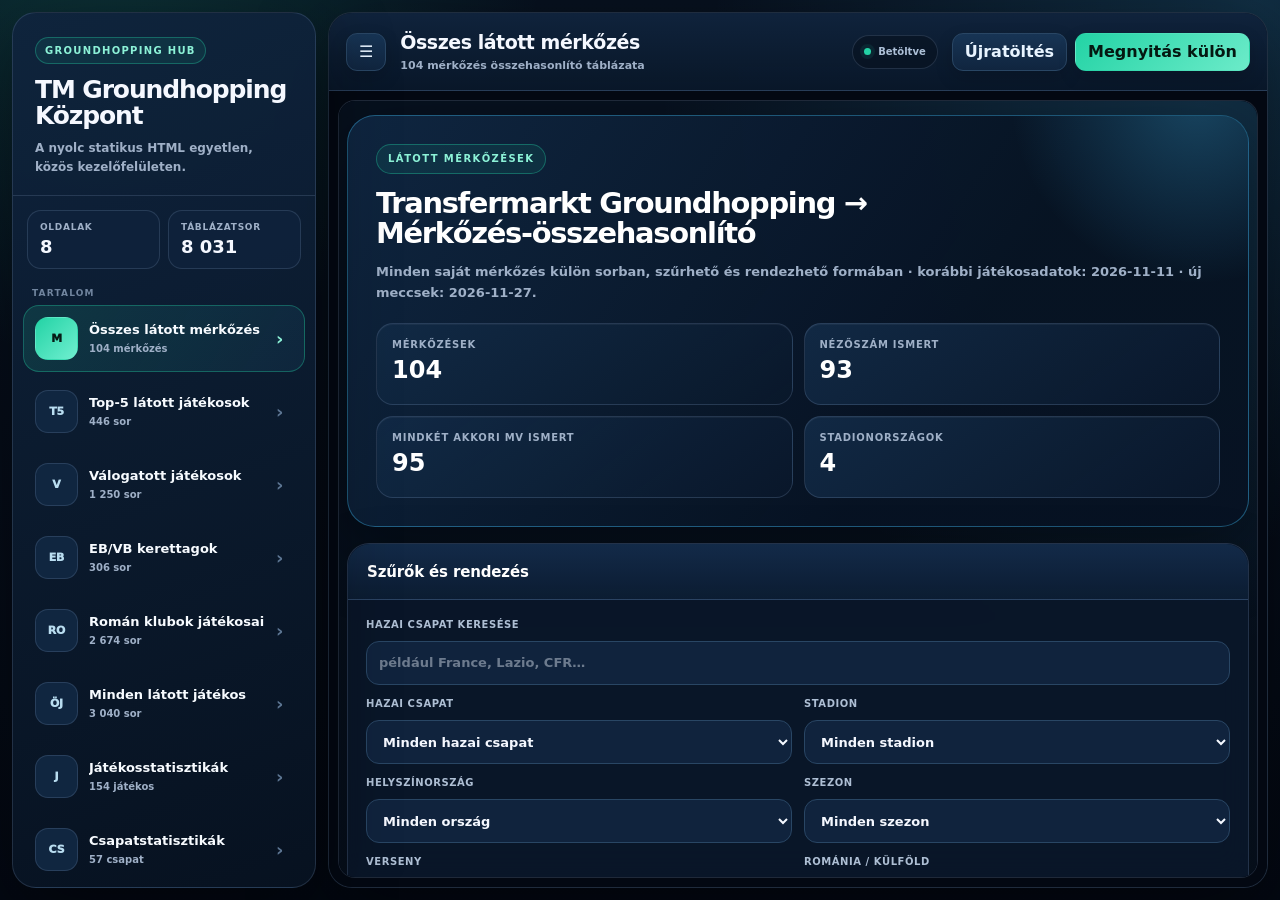
==== commit b911a271: "Add recent match data and update statistics - Added new match entries for U Cluj vs Sepsi OSK, CS Gh" ====
--- a/index.html
+++ b/index.html
@@ -367,7 +367,7 @@
       </div>
       <div class="summary">
         <div class="summary-card"><span>Oldalak</span><strong>8</strong></div>
-        <div class="summary-card"><span>Táblázatsor</span><strong>7 937</strong></div>
+        <div class="summary-card"><span>Táblázatsor</span><strong>8 031</strong></div>
       </div>
       <div class="nav-label">Tartalom</div>
       <nav class="page-nav" id="pageNav"></nav>
@@ -399,14 +399,14 @@
   <script>
     (() => {
       const pages = [
-        { id:'matches', icon:'M', title:'Összes látott mérkőzés', description:'98 mérkőzés összehasonlító táblázata', meta:'98 mérkőzés', file:'All Seen Matches.html' },
-        { id:'top5', icon:'T5', title:'Top-5 látott játékosok', description:'Top-5 ligákban szereplő látott játékosok', meta:'443 sor', file:'TOP 5 players Seen Live.html' },
-        { id:'capped', icon:'V', title:'Válogatott játékosok', description:'Élőben látott, válogatott játékosok', meta:'1 241 sor', file:'Capped Players Seen Live.html' },
-        { id:'tournaments', icon:'EB', title:'EB/VB kerettagok', description:'Látott Európa- és világbajnoki kerettagok', meta:'304 sor', file:'Euro-WC Players Seen Live.html' },
-        { id:'romanian', icon:'RO', title:'Román klubok játékosai', description:'Román klubokban és válogatottként látott játékosok', meta:'2 641 sor', file:'Romanian Club-National Players Seen Live.html' },
-        { id:'allplayers', icon:'ÖJ', title:'Minden látott játékos', description:'Az összes csapat pályára lépett játékosai', meta:'3 007 sor', file:'All Players Seen Live.html' },
-        { id:'playerstats', icon:'J', title:'Játékosstatisztikák', description:'Gólok, gólpasszok, lapok és látott pályára lépések', meta:'151 játékos', file:'Player Statistics.html' },
-        { id:'teamstats', icon:'CS', title:'Csapatstatisztikák', description:'Lőtt és kapott gólok, lapok és büntetők', meta:'52 csapat', file:'Team Statistics.html' }
+        { id:'matches', icon:'M', title:'Összes látott mérkőzés', description:'104 mérkőzés összehasonlító táblázata', meta:'104 mérkőzés', file:'All Seen Matches.html' },
+        { id:'top5', icon:'T5', title:'Top-5 látott játékosok', description:'Top-5 ligákban szereplő látott játékosok', meta:'446 sor', file:'TOP 5 players Seen Live.html' },
+        { id:'capped', icon:'V', title:'Válogatott játékosok', description:'Élőben látott, válogatott játékosok', meta:'1 250 sor', file:'Capped Players Seen Live.html' },
+        { id:'tournaments', icon:'EB', title:'EB/VB kerettagok', description:'Látott Európa- és világbajnoki kerettagok', meta:'306 sor', file:'Euro-WC Players Seen Live.html' },
+        { id:'romanian', icon:'RO', title:'Román klubok játékosai', description:'Román klubokban és válogatottként látott játékosok', meta:'2 674 sor', file:'Romanian Club-National Players Seen Live.html' },
+        { id:'allplayers', icon:'ÖJ', title:'Minden látott játékos', description:'Az összes csapat pályára lépett játékosai', meta:'3 040 sor', file:'All Players Seen Live.html' },
+        { id:'playerstats', icon:'J', title:'Játékosstatisztikák', description:'Gólok, gólpasszok, lapok és látott pályára lépések', meta:'154 játékos', file:'Player Statistics.html' },
+        { id:'teamstats', icon:'CS', title:'Csapatstatisztikák', description:'Lőtt és kapott gólok, lapok és büntetők', meta:'57 csapat', file:'Team Statistics.html' }
       ];
 
       const pageNav = document.getElementById('pageNav');
